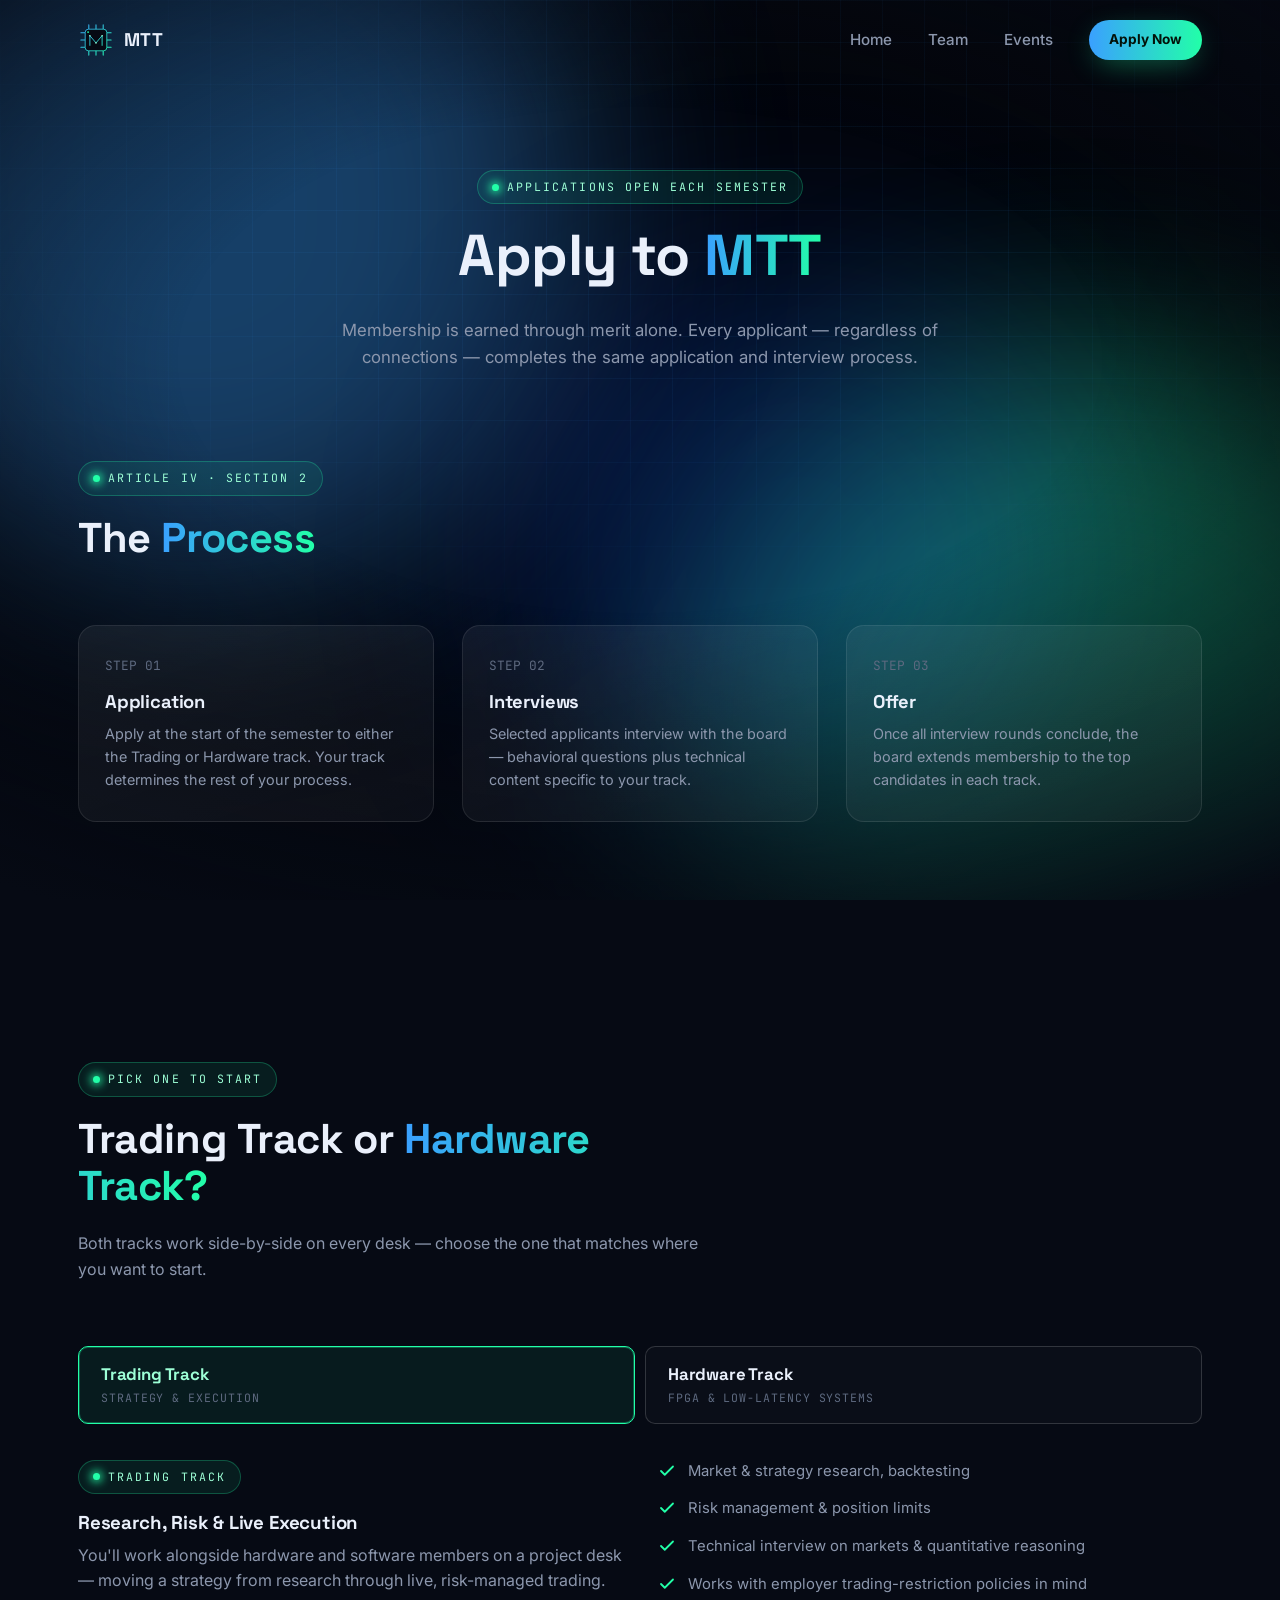
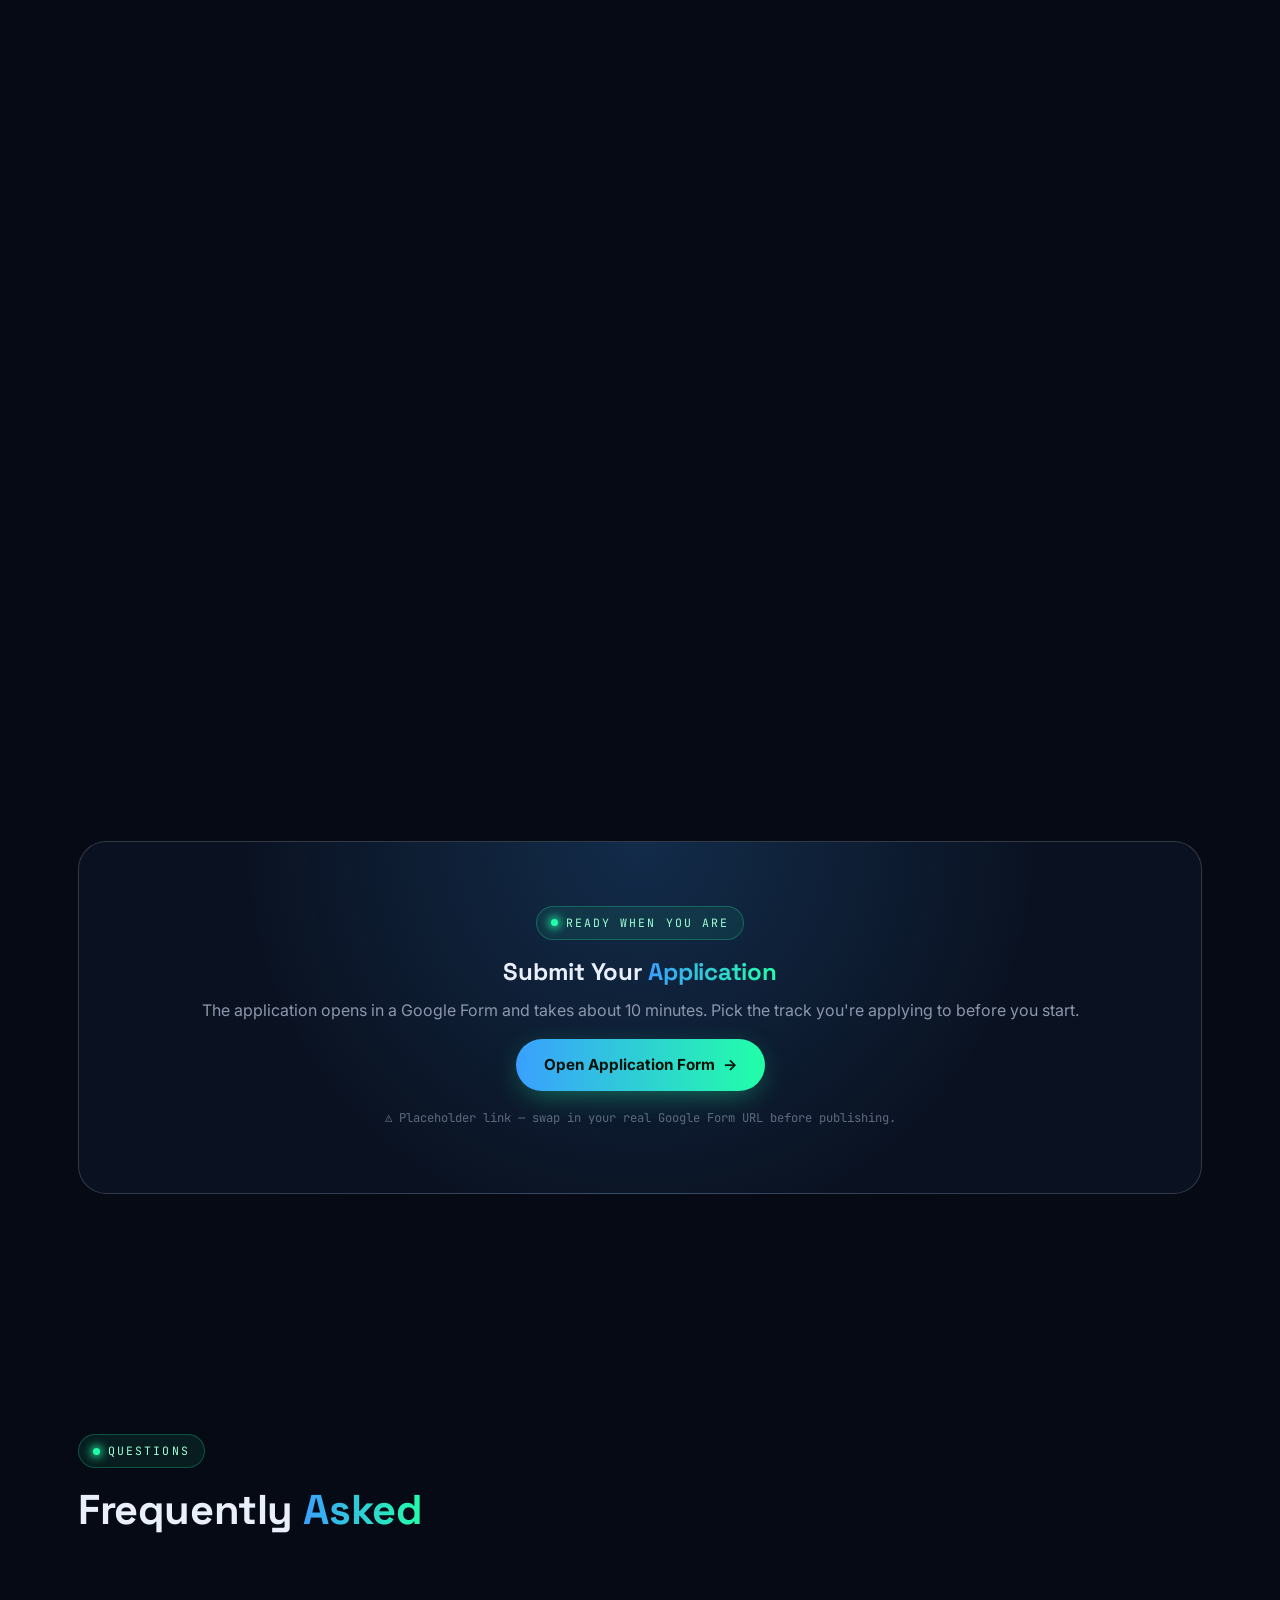
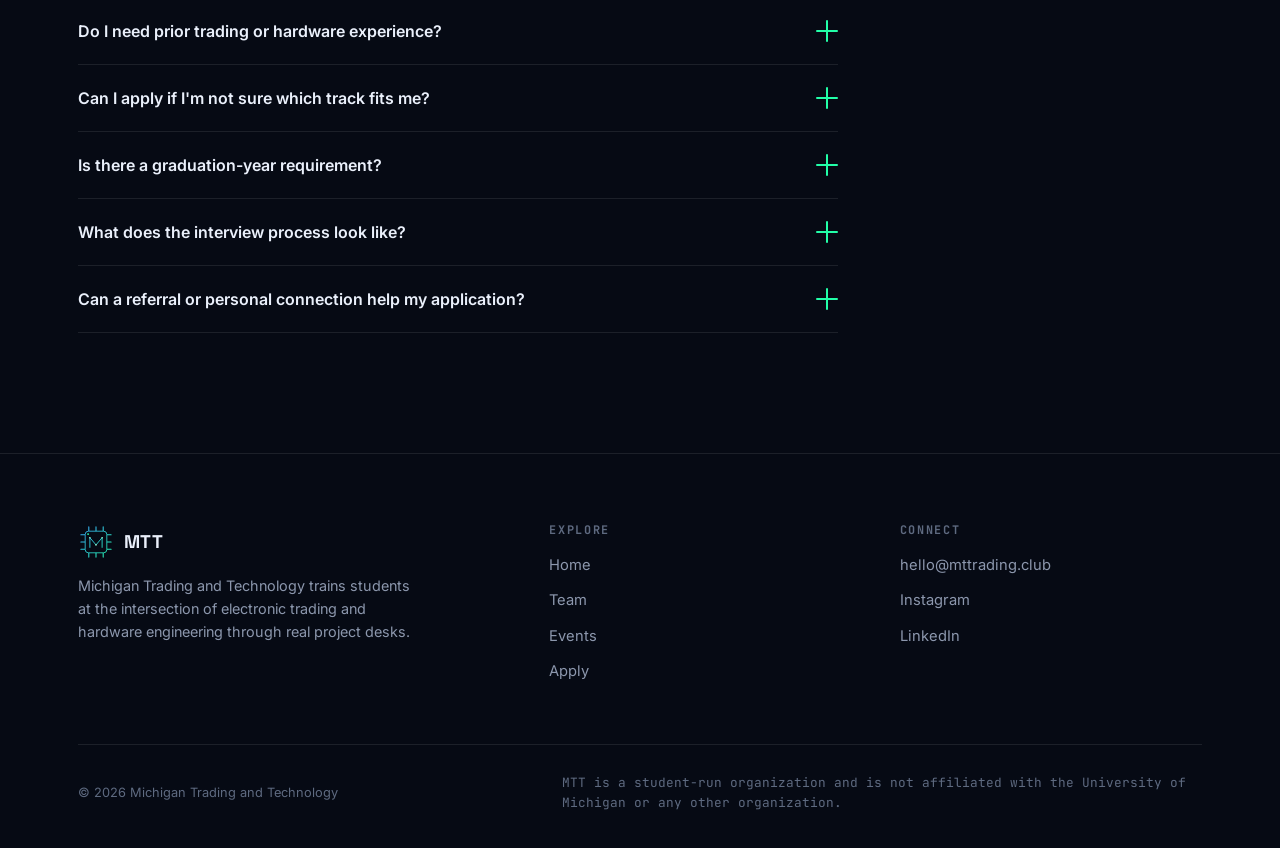
==== apply.html @ c0c0e3da "all" ====
<!DOCTYPE html>
<html lang="en">
<head>
<meta charset="UTF-8">
<meta name="viewport" content="width=device-width, initial-scale=1.0">
<title>Apply | Michigan Trading and Technology</title>
<meta name="description" content="Apply to Michigan Trading and Technology — choose the Trading or Hardware track and start the application process.">
<link rel="icon" type="image/svg+xml" href="assets/logo.svg">
<link rel="stylesheet" href="css/style.css">
</head>
<body>

<div class="aurora"><span class="b1"></span><span class="b2"></span><span class="b3"></span></div>
<div class="pcb-grid"></div>
<canvas id="binary-canvas"></canvas>
<div class="vignette"></div>
<div class="cursor-glow" id="cursorGlow"></div>
<div class="scroll-progress" id="scrollProgress"></div>

<header class="nav" id="nav">
  <div class="container nav-inner">
    <a href="index.html" class="brand">
      <svg class="logo-mark" viewBox="0 0 100 100" aria-hidden="true">
        <defs>
          <linearGradient id="mttLogoGrad" x1="0" y1="0" x2="100" y2="100" gradientUnits="userSpaceOnUse">
            <stop offset="0" stop-color="#3aa0ff"/><stop offset="1" stop-color="#22ffa8"/>
          </linearGradient>
        </defs>
        <g stroke="url(#mttLogoGrad)" stroke-width="3" stroke-linecap="round">
          <line x1="30" y1="8" x2="30" y2="20"/><line x1="50" y1="8" x2="50" y2="20"/><line x1="70" y1="8" x2="70" y2="20"/>
          <line x1="30" y1="80" x2="30" y2="92"/><line x1="50" y1="80" x2="50" y2="92"/><line x1="70" y1="80" x2="70" y2="92"/>
          <line x1="8" y1="30" x2="20" y2="30"/><line x1="8" y1="50" x2="20" y2="50"/><line x1="8" y1="70" x2="20" y2="70"/>
          <line x1="80" y1="30" x2="92" y2="30"/><line x1="80" y1="50" x2="92" y2="50"/><line x1="80" y1="70" x2="92" y2="70"/>
        </g>
        <rect x="20" y="20" width="60" height="60" rx="9" fill="#060a14" stroke="url(#mttLogoGrad)" stroke-width="2.4"/>
        <circle class="chip-pulse" cx="28" cy="28" r="2.6" fill="#22ffa8"/>
        <path d="M33 65 V38 L50 58 L67 38 V65" fill="none" stroke="url(#mttLogoGrad)" stroke-width="2.6" stroke-linecap="round" stroke-linejoin="round"/>
        <circle cx="33" cy="38" r="2.2" fill="#9dffd6"/><circle cx="67" cy="38" r="2.2" fill="#9dffd6"/><circle cx="50" cy="58" r="2.2" fill="#9dffd6"/>
      </svg>
      <span>MTT</span>
    </a>
    <nav class="nav-links" id="navLinks">
      <a href="index.html">Home</a>
      <a href="team.html">Team</a>
      <a href="events.html">Events</a>
      <a href="apply.html" class="btn btn-primary btn-sm">Apply Now</a>
    </nav>
    <button class="nav-toggle" id="navToggle" aria-label="Toggle menu"><span></span><span></span><span></span></button>
  </div>
</header>

<main>

  <section class="page-banner">
    <div class="container reveal">
      <span class="eyebrow">Applications Open Each Semester</span>
      <h1>Apply to <span class="grad-text">MTT</span></h1>
      <p class="lede">Membership is earned through merit alone. Every applicant — regardless of connections — completes the same application and interview process.</p>
    </div>
  </section>

  <!-- ============================ PROCESS ============================ -->
  <section style="padding-top:0;">
    <div class="container">
      <div class="section-head reveal">
        <span class="eyebrow">Article IV · Section 2</span>
        <h2>The <span class="grad-text">Process</span></h2>
      </div>
      <div class="steps">
        <div class="step-card reveal">
          <div class="step-index mono">STEP 01</div>
          <h3>Application</h3>
          <p>Apply at the start of the semester to either the Trading or Hardware track. Your track determines the rest of your process.</p>
        </div>
        <div class="step-card reveal reveal-delay-1">
          <div class="step-index mono">STEP 02</div>
          <h3>Interviews</h3>
          <p>Selected applicants interview with the board — behavioral questions plus technical content specific to your track.</p>
        </div>
        <div class="step-card reveal reveal-delay-2">
          <div class="step-index mono">STEP 03</div>
          <h3>Offer</h3>
          <p>Once all interview rounds conclude, the board extends membership to the top candidates in each track.</p>
        </div>
      </div>
    </div>
  </section>

  <!-- ============================ TRACKS ============================ -->
  <section>
    <div class="container">
      <div class="section-head reveal">
        <span class="eyebrow">Pick One to Start</span>
        <h2>Trading Track or <span class="grad-text">Hardware Track?</span></h2>
        <p>Both tracks work side-by-side on every desk — choose the one that matches where you want to start.</p>
      </div>

      <div class="track-tabs reveal">
        <button class="track-tab active" data-target="trackTrading">
          <h4>Trading Track</h4>
          <span>Strategy &amp; Execution</span>
        </button>
        <button class="track-tab" data-target="trackHardware">
          <h4>Hardware Track</h4>
          <span>FPGA &amp; Low-Latency Systems</span>
        </button>
      </div>

      <div class="track-panel active" id="trackTrading">
        <div>
          <span class="eyebrow">Trading Track</span>
          <h3>Research, Risk &amp; Live Execution</h3>
          <p>You'll work alongside hardware and software members on a project desk — moving a strategy from research through live, risk-managed trading.</p>
        </div>
        <ul class="panel-list">
          <li><svg viewBox="0 0 24 24" fill="none" stroke-width="2.4" stroke-linecap="round" stroke-linejoin="round"><polyline points="20 6 9 17 4 12"/></svg> Market &amp; strategy research, backtesting</li>
          <li><svg viewBox="0 0 24 24" fill="none" stroke-width="2.4" stroke-linecap="round" stroke-linejoin="round"><polyline points="20 6 9 17 4 12"/></svg> Risk management &amp; position limits</li>
          <li><svg viewBox="0 0 24 24" fill="none" stroke-width="2.4" stroke-linecap="round" stroke-linejoin="round"><polyline points="20 6 9 17 4 12"/></svg> Technical interview on markets &amp; quantitative reasoning</li>
          <li><svg viewBox="0 0 24 24" fill="none" stroke-width="2.4" stroke-linecap="round" stroke-linejoin="round"><polyline points="20 6 9 17 4 12"/></svg> Works with employer trading-restriction policies in mind</li>
        </ul>
      </div>

      <div class="track-panel" id="trackHardware">
        <div>
          <span class="eyebrow">Hardware Track</span>
          <h3>FPGAs, RTL &amp; Low-Latency Systems</h3>
          <p>You'll design and build the hardware-accelerated systems that get a desk's strategy to the exchange — faster.</p>
        </div>
        <ul class="panel-list">
          <li><svg viewBox="0 0 24 24" fill="none" stroke-width="2.4" stroke-linecap="round" stroke-linejoin="round"><polyline points="20 6 9 17 4 12"/></svg> FPGA &amp; RTL development (Verilog/VHDL)</li>
          <li><svg viewBox="0 0 24 24" fill="none" stroke-width="2.4" stroke-linecap="round" stroke-linejoin="round"><polyline points="20 6 9 17 4 12"/></svg> Low-latency systems &amp; hardware-accelerated execution</li>
          <li><svg viewBox="0 0 24 24" fill="none" stroke-width="2.4" stroke-linecap="round" stroke-linejoin="round"><polyline points="20 6 9 17 4 12"/></svg> Technical interview on digital logic, systems, and code</li>
          <li><svg viewBox="0 0 24 24" fill="none" stroke-width="2.4" stroke-linecap="round" stroke-linejoin="round"><polyline points="20 6 9 17 4 12"/></svg> Integrates hardware directly into live desk strategies</li>
        </ul>
      </div>
    </div>
  </section>

  <!-- ========================== ELIGIBILITY ========================== -->
  <section>
    <div class="container">
      <div class="section-head reveal">
        <span class="eyebrow">Article IV · Section 2</span>
        <h2>Who Can <span class="grad-text">Apply?</span></h2>
      </div>
      <div class="elig-grid">
        <div class="elig-item reveal">
          <svg viewBox="0 0 24 24" fill="none" stroke-width="2"><circle cx="12" cy="8" r="4"/><path d="M4 21c0-4 4-6 8-6s8 2 8 6"/></svg>
          <p>Any University of Michigan student — faculty and staff too. There's no graduation-year requirement.</p>
        </div>
        <div class="elig-item reveal reveal-delay-1">
          <svg viewBox="0 0 24 24" fill="none" stroke-width="2"><path d="M12 2 L20 6 V12 C20 17 16 21 12 22 C8 21 4 17 4 12 V6 Z"/></svg>
          <p>Merit alone decides admission. No member or officer may grant, promise, or guarantee a spot.</p>
        </div>
        <div class="elig-item reveal reveal-delay-2">
          <svg viewBox="0 0 24 24" fill="none" stroke-width="2"><rect x="3" y="4" width="18" height="18" rx="2"/><line x1="16" y1="2" x2="16" y2="6"/><line x1="8" y1="2" x2="8" y2="6"/><line x1="3" y1="10" x2="21" y2="10"/></svg>
          <p>Recruiting runs at the start of every semester — applications, then interviews, for both tracks.</p>
        </div>
        <div class="elig-item reveal reveal-delay-3">
          <svg viewBox="0 0 24 24" fill="none" stroke-width="2"><path d="M22 11.08V12a10 10 0 11-5.93-9.14"/><polyline points="22 4 12 14.01 9 11.01"/></svg>
          <p>No stage of the process can be bypassed — every applicant completes the full application and interviews.</p>
        </div>
      </div>
    </div>
  </section>

  <!-- ============================ APPLY CTA ============================ -->
  <section>
    <div class="container">
      <div class="apply-card reveal">
        <span class="eyebrow">Ready When You Are</span>
        <h2>Submit Your <span class="grad-text">Application</span></h2>
        <p>The application opens in a Google Form and takes about 10 minutes. Pick the track you're applying to before you start.</p>
        <a href="https://forms.gle/REPLACE-WITH-YOUR-GOOGLE-FORM-LINK" target="_blank" rel="noopener" class="btn btn-primary">
          Open Application Form <span class="arrow">→</span>
        </a>
        <div class="form-note">⚠ Placeholder link — swap in your real Google Form URL before publishing.</div>
      </div>
    </div>
  </section>

  <!-- ============================== FAQ ============================== -->
  <section>
    <div class="container">
      <div class="section-head reveal">
        <span class="eyebrow">Questions</span>
        <h2>Frequently <span class="grad-text">Asked</span></h2>
      </div>
      <div class="reveal" style="max-width:760px;">
        <div class="faq-item">
          <button class="faq-q">Do I need prior trading or hardware experience?<span class="plus"></span></button>
          <div class="faq-a"><p>No — the application and interviews are designed to evaluate potential and fundamentals on your chosen track, not prior credentials.</p></div>
        </div>
        <div class="faq-item">
          <button class="faq-q">Can I apply if I'm not sure which track fits me?<span class="plus"></span></button>
          <div class="faq-a"><p>Pick the track that interests you most for your application and interview — the Trading and Hardware tracks work side-by-side on every desk either way.</p></div>
        </div>
        <div class="faq-item">
          <button class="faq-q">Is there a graduation-year requirement?<span class="plus"></span></button>
          <div class="faq-a"><p>No. All University of Michigan students are welcome to apply, regardless of what year they are.</p></div>
        </div>
        <div class="faq-item">
          <button class="faq-q">What does the interview process look like?<span class="plus"></span></button>
          <div class="faq-a"><p>Interviews combine behavioral questions with technical content specific to your track, conducted by the board after the application deadline.</p></div>
        </div>
        <div class="faq-item">
          <button class="faq-q">Can a referral or personal connection help my application?<span class="plus"></span></button>
          <div class="faq-a"><p>No. Referrals and recommendations may be noted but carry no weight — every applicant is evaluated on merit alone, and board members with a close relationship to an applicant must recuse themselves.</p></div>
        </div>
      </div>
    </div>
  </section>

</main>

<footer class="footer">
  <div class="container">
    <div class="footer-top">
      <div class="footer-brand">
        <a href="index.html" class="brand">
          <svg class="logo-mark" viewBox="0 0 100 100" aria-hidden="true">
            <g stroke="url(#mttLogoGrad)" stroke-width="3" stroke-linecap="round">
              <line x1="30" y1="8" x2="30" y2="20"/><line x1="50" y1="8" x2="50" y2="20"/><line x1="70" y1="8" x2="70" y2="20"/>
              <line x1="30" y1="80" x2="30" y2="92"/><line x1="50" y1="80" x2="50" y2="92"/><line x1="70" y1="80" x2="70" y2="92"/>
              <line x1="8" y1="30" x2="20" y2="30"/><line x1="8" y1="50" x2="20" y2="50"/><line x1="8" y1="70" x2="20" y2="70"/>
              <line x1="80" y1="30" x2="92" y2="30"/><line x1="80" y1="50" x2="92" y2="50"/><line x1="80" y1="70" x2="92" y2="70"/>
            </g>
            <rect x="20" y="20" width="60" height="60" rx="9" fill="#060a14" stroke="url(#mttLogoGrad)" stroke-width="2.4"/>
            <circle cx="28" cy="28" r="2.6" fill="#22ffa8"/>
            <path d="M33 65 V38 L50 58 L67 38 V65" fill="none" stroke="url(#mttLogoGrad)" stroke-width="2.6" stroke-linecap="round" stroke-linejoin="round"/>
            <circle cx="33" cy="38" r="2.2" fill="#9dffd6"/><circle cx="67" cy="38" r="2.2" fill="#9dffd6"/><circle cx="50" cy="58" r="2.2" fill="#9dffd6"/>
          </svg>
          <span>MTT</span>
        </a>
        <p>Michigan Trading and Technology trains students at the intersection of electronic trading and hardware engineering through real project desks.</p>
      </div>
      <div class="footer-col">
        <h4>Explore</h4>
        <a href="index.html">Home</a>
        <a href="team.html">Team</a>
        <a href="events.html">Events</a>
        <a href="apply.html">Apply</a>
      </div>
      <div class="footer-col">
        <h4>Connect</h4>
        <a href="mailto:hello@mttrading.club">hello@mttrading.club</a>
        <a href="#">Instagram</a>
        <a href="#">LinkedIn</a>
      </div>
    </div>
    <div class="footer-bottom">
      <span>© <span data-year></span> Michigan Trading and Technology</span>
      <span class="disclaimer mono">MTT is a student-run organization and is not affiliated with the University of Michigan or any other organization.</span>
    </div>
  </div>
</footer>

<script src="js/main.js"></script>
</body>
</html>
---- css/style.css ----
/* ==========================================================================
   Michigan Trading and Technology — Core Stylesheet
   Dark / blue+green / FPGA-circuit themed design system
   ========================================================================== */

@import url('https://fonts.googleapis.com/css2?family=Space+Grotesk:wght@400;500;600;700&family=Inter:wght@400;500;600;700;800&family=JetBrains+Mono:wght@400;500;700&display=swap');

:root{
  --void:#03050a;
  --bg:#060a14;
  --bg-elevated:#0a1222;
  --panel:rgba(255,255,255,0.035);
  --panel-strong:rgba(255,255,255,0.06);
  --border:rgba(255,255,255,0.09);
  --border-strong:rgba(255,255,255,0.16);

  --blue:#3aa0ff;
  --blue-bright:#7ad7ff;
  --blue-dim:#1b3a66;
  --green:#22ffa8;
  --green-bright:#9dffd6;
  --green-dim:#0f5c43;

  --text:#eaf0fb;
  --muted:#8c97ad;
  --muted-2:#5e6a80;

  --grad-line:linear-gradient(90deg,var(--blue),var(--green));
  --grad-line-soft:linear-gradient(90deg,rgba(58,160,255,.5),rgba(34,255,168,.5));

  --radius:18px;
  --radius-sm:10px;
  --shadow-glow:0 0 60px -15px rgba(58,160,255,.35);
  --ease:cubic-bezier(.16,.84,.44,1);
}

*,*::before,*::after{ box-sizing:border-box; }
html{ scroll-behavior:smooth; }
@media (prefers-reduced-motion: reduce){
  html{ scroll-behavior:auto; }
  *,*::before,*::after{ animation-duration:.001ms !important; animation-iteration-count:1 !important; transition-duration:.001ms !important; scroll-behavior:auto !important; }
}

body{
  margin:0;
  background:var(--bg);
  color:var(--text);
  font-family:'Inter',system-ui,sans-serif;
  line-height:1.6;
  overflow-x:hidden;
  -webkit-font-smoothing:antialiased;
}

h1,h2,h3,h4{
  font-family:'Space Grotesk',sans-serif;
  line-height:1.15;
  margin:0 0 .5em;
  letter-spacing:-.01em;
}

p{ margin:0 0 1em; color:var(--muted); }
a{ color:inherit; text-decoration:none; }
img,svg{ display:block; max-width:100%; }
ul{ margin:0; padding:0; list-style:none; }
button{ font-family:inherit; cursor:pointer; }
.mono{ font-family:'JetBrains Mono',monospace; }

.container{
  width:100%;
  max-width:1180px;
  margin:0 auto;
  padding:0 28px;
}

.grad-text{
  background:var(--grad-line);
  -webkit-background-clip:text;
  background-clip:text;
  color:transparent;
}

.eyebrow{
  display:inline-flex;
  align-items:center;
  gap:8px;
  font-family:'JetBrains Mono',monospace;
  font-size:.72rem;
  letter-spacing:.18em;
  text-transform:uppercase;
  color:var(--green-bright);
  background:rgba(34,255,168,.08);
  border:1px solid rgba(34,255,168,.25);
  padding:7px 14px;
  border-radius:999px;
  margin-bottom:18px;
}
.eyebrow::before{
  content:'';
  width:7px; height:7px; border-radius:50%;
  background:var(--green);
  box-shadow:0 0 10px 2px var(--green);
  animation:pulse-dot 1.8s ease-in-out infinite;
}
@keyframes pulse-dot{ 0%,100%{opacity:1;transform:scale(1);} 50%{opacity:.4;transform:scale(.7);} }

/* ---------------------------------------------------------------------- */
/* Fixed background layers (shared across all pages)                      */
/* ---------------------------------------------------------------------- */
.aurora{ position:fixed; inset:0; z-index:-4; overflow:hidden; background:var(--void); }
.aurora span{
  position:absolute;
  width:60vw; height:60vw;
  border-radius:50%;
  filter:blur(110px);
  opacity:.38;
  will-change:transform;
}
.aurora .b1{ background:var(--blue); top:-20%; left:-15%; animation:drift1 26s ease-in-out infinite; }
.aurora .b2{ background:var(--green); bottom:-25%; right:-15%; animation:drift2 32s ease-in-out infinite; }
.aurora .b3{ background:#1550ff; top:30%; left:40%; width:45vw; height:45vw; opacity:.22; animation:drift3 38s ease-in-out infinite; }

@keyframes drift1{
  0%,100%{ transform:translate(0,0) scale(1); }
  50%{ transform:translate(12vw,10vh) scale(1.2); }
}
@keyframes drift2{
  0%,100%{ transform:translate(0,0) scale(1); }
  50%{ transform:translate(-10vw,-12vh) scale(1.15); }
}
@keyframes drift3{
  0%,100%{ transform:translate(-8vw,6vh) scale(1); }
  50%{ transform:translate(8vw,-10vh) scale(1.3); }
}

.pcb-grid{
  position:fixed; inset:0; z-index:-3; pointer-events:none;
  background-image:
    linear-gradient(rgba(58,160,255,.06) 1px, transparent 1px),
    linear-gradient(90deg, rgba(58,160,255,.06) 1px, transparent 1px);
  background-size:42px 42px;
  mask-image:radial-gradient(ellipse 80% 60% at 50% 20%, #000 40%, transparent 85%);
}

#binary-canvas{ position:fixed; inset:0; z-index:-2; pointer-events:none; opacity:.5; mix-blend-mode:screen; }

.vignette{
  position:fixed; inset:0; z-index:-1; pointer-events:none;
  background:radial-gradient(ellipse 90% 70% at 50% 40%, transparent 40%, var(--bg) 100%);
}

.cursor-glow{
  position:fixed; top:0; left:0; z-index:3; pointer-events:none;
  width:420px; height:420px; margin:-210px 0 0 -210px;
  border-radius:50%;
  background:radial-gradient(circle, rgba(58,160,255,.10) 0%, rgba(34,255,168,.05) 45%, transparent 70%);
  transform:translate(-9999px,-9999px);
  transition:opacity .3s;
}
@media (hover:none){ .cursor-glow{ display:none; } }

.scroll-progress{
  position:fixed; top:0; left:0; height:3px; width:0%;
  background:var(--grad-line); z-index:200;
  box-shadow:0 0 12px rgba(34,255,168,.6);
  transition:width .08s linear;
}

/* ---------------------------------------------------------------------- */
/* Navigation                                                              */
/* ---------------------------------------------------------------------- */
.nav{
  position:fixed; top:0; left:0; right:0; z-index:100;
  padding:20px 0;
  transition:all .35s var(--ease);
  border-bottom:1px solid transparent;
}
.nav.scrolled{
  padding:12px 0;
  background:rgba(6,10,20,.72);
  backdrop-filter:blur(16px) saturate(140%);
  -webkit-backdrop-filter:blur(16px) saturate(140%);
  border-bottom:1px solid var(--border);
}
.nav-inner{ display:flex; align-items:center; justify-content:space-between; }

.brand{ display:flex; align-items:center; gap:10px; font-family:'Space Grotesk',sans-serif; font-weight:700; font-size:1.15rem; letter-spacing:.02em; }
.brand .logo-mark{ width:36px; height:36px; flex:0 0 auto; }
.brand .logo-mark .chip-pulse{ animation:chip-glow 2.6s ease-in-out infinite; }
@keyframes chip-glow{
  0%,100%{ opacity:1; }
  50%{ opacity:.35; }
}
.brand span{ color:var(--text); }
.brand span em{ font-style:normal; color:var(--green-bright); }

.nav-links{ display:flex; align-items:center; gap:36px; }
.nav-links a:not(.btn){
  position:relative; font-size:.95rem; font-weight:500; color:var(--muted);
  transition:color .25s;
}
.nav-links a:not(.btn)::after{
  content:''; position:absolute; left:0; bottom:-6px; width:0; height:2px;
  background:var(--grad-line); transition:width .3s var(--ease);
}
.nav-links a:not(.btn):hover{ color:var(--text); }
.nav-links a:not(.btn):hover::after,
.nav-links a.active::after{ width:100%; }
.nav-links a.active{ color:var(--text); }

.nav-toggle{ display:none; flex-direction:column; gap:5px; background:none; border:none; padding:8px; z-index:101; }
.nav-toggle span{ width:24px; height:2px; background:var(--text); border-radius:2px; transition:all .3s var(--ease); }
.nav-toggle.open span:nth-child(1){ transform:translateY(7px) rotate(45deg); }
.nav-toggle.open span:nth-child(2){ opacity:0; }
.nav-toggle.open span:nth-child(3){ transform:translateY(-7px) rotate(-45deg); }

/* ---------------------------------------------------------------------- */
/* Buttons                                                                 */
/* ---------------------------------------------------------------------- */
.btn{
  position:relative; display:inline-flex; align-items:center; justify-content:center; gap:8px;
  padding:14px 28px; border-radius:999px; font-weight:600; font-size:.95rem;
  border:1px solid var(--border-strong); overflow:hidden; isolation:isolate;
  transition:transform .3s var(--ease), box-shadow .3s var(--ease), border-color .3s;
  white-space:nowrap;
}
.btn:active{ transform:scale(.97); }
.btn-primary{
  background:var(--grad-line); color:#031209; border:none; font-weight:700;
  box-shadow:0 8px 30px -8px rgba(34,255,168,.45);
}
.btn-primary:hover{ transform:translateY(-2px); box-shadow:0 14px 36px -8px rgba(34,255,168,.6); }
.btn-ghost{ background:rgba(255,255,255,.02); color:var(--text); }
.btn-ghost:hover{ border-color:var(--blue); background:rgba(58,160,255,.08); transform:translateY(-2px); }
.btn-sm{ padding:9px 20px; font-size:.85rem; }
.btn-block{ width:100%; }
.btn .arrow{ transition:transform .3s var(--ease); }
.btn:hover .arrow{ transform:translateX(4px); }

/* ---------------------------------------------------------------------- */
/* Hero                                                                    */
/* ---------------------------------------------------------------------- */
.hero{
  position:relative; min-height:100vh; display:flex; align-items:center;
  padding:150px 0 90px; overflow:hidden;
}
#hero3d{ position:absolute; inset:0; z-index:0; opacity:0; transition:opacity 1.4s ease; }
#hero3d.loaded{ opacity:1; }
.hero-content{ position:relative; z-index:2; max-width:760px; }
.hero h1{ font-size:clamp(2.6rem,6vw,4.6rem); margin-bottom:.35em; }
.hero .lede{ font-size:1.15rem; max-width:560px; margin-bottom:2.2em; }
.hero-actions{ display:flex; gap:16px; flex-wrap:wrap; margin-bottom:3em; }

.scroll-cue{
  position:absolute; bottom:28px; left:50%; transform:translateX(-50%);
  display:flex; flex-direction:column; align-items:center; gap:8px;
  color:var(--muted-2); font-family:'JetBrains Mono',monospace; font-size:.68rem; letter-spacing:.2em;
  z-index:2;
}
.scroll-cue .line{ width:1px; height:36px; background:linear-gradient(var(--green),transparent); animation:scroll-cue-move 1.8s ease-in-out infinite; }
@keyframes scroll-cue-move{ 0%{ transform:scaleY(0); transform-origin:top;} 50%{ transform:scaleY(1); transform-origin:top;} 51%{transform-origin:bottom;} 100%{ transform:scaleY(0); transform-origin:bottom;} }

/* ---------------------------------------------------------------------- */
/* Ticker                                                                  */
/* ---------------------------------------------------------------------- */
.ticker{
  position:relative; z-index:2;
  border-top:1px solid var(--border); border-bottom:1px solid var(--border);
  background:rgba(255,255,255,.015);
  overflow:hidden; white-space:nowrap; padding:14px 0;
}
.ticker-track{ display:inline-flex; gap:48px; animation:ticker-scroll 42s linear infinite; }
@keyframes ticker-scroll{ from{ transform:translateX(0); } to{ transform:translateX(-50%); } }
.ticker-item{ display:inline-flex; align-items:center; gap:10px; font-family:'JetBrains Mono',monospace; font-size:.85rem; color:var(--muted); letter-spacing:.02em; }
.ticker-item b{ color:var(--text); font-weight:600; }
.ticker-item.up{ color:var(--green-bright); }
.ticker-item.down{ color:var(--blue-bright); }
.ticker-item .dot{ opacity:.3; }

/* ---------------------------------------------------------------------- */
/* Sections / generic                                                      */
/* ---------------------------------------------------------------------- */
section{ position:relative; z-index:1; padding:120px 0; }
.section-head{ max-width:640px; margin-bottom:64px; }
.section-head.center{ margin-left:auto; margin-right:auto; text-align:center; }
.section-head h2{ font-size:clamp(1.8rem,3.4vw,2.6rem); }

.page-banner{
  position:relative; z-index:1; padding:170px 0 90px; text-align:center;
}
.page-banner h1{ font-size:clamp(2.2rem,5vw,3.6rem); }
.page-banner .lede{ max-width:600px; margin:0 auto; font-size:1.05rem; }

.reveal{ opacity:0; transform:translateY(34px); transition:opacity .8s var(--ease), transform .8s var(--ease); }
.reveal.is-visible{ opacity:1; transform:translateY(0); }
.reveal-delay-1.is-visible{ transition-delay:.08s; }
.reveal-delay-2.is-visible{ transition-delay:.16s; }
.reveal-delay-3.is-visible{ transition-delay:.24s; }
.reveal-delay-4.is-visible{ transition-delay:.32s; }

/* ---------------------------------------------------------------------- */
/* Mission                                                                 */
/* ---------------------------------------------------------------------- */
.mission{ display:grid; grid-template-columns:1.1fr .9fr; gap:60px; align-items:center; }
.mission blockquote{ font-size:clamp(1.3rem,2.4vw,1.7rem); font-family:'Space Grotesk',sans-serif; color:var(--text); font-weight:500; margin:0 0 22px; line-height:1.45; }
.mission blockquote::before{ content:'“'; color:var(--green); }
.mission blockquote::after{ content:'”'; color:var(--blue); }
.mission .cite{ font-family:'JetBrains Mono',monospace; font-size:.78rem; color:var(--muted-2); letter-spacing:.08em; text-transform:uppercase; }
.chart-card{
  position:relative; border:1px solid var(--border); border-radius:var(--radius);
  background:linear-gradient(160deg,var(--panel),transparent);
  padding:26px; backdrop-filter:blur(6px);
}
.chart-card .chart-top{ display:flex; justify-content:space-between; align-items:baseline; margin-bottom:14px; }
.chart-card .chart-top b{ font-family:'JetBrains Mono',monospace; letter-spacing:.06em; color:var(--muted); font-size:.78rem; }
.chart-card .chart-top span{ color:var(--green-bright); font-family:'JetBrains Mono',monospace; font-weight:700; }
.chart-line{ width:100%; height:auto; }
.chart-line path.area{ fill:url(#chartFill); }
.chart-line path.line{
  fill:none; stroke:url(#chartStroke); stroke-width:2.4;
  stroke-dasharray:900; stroke-dashoffset:900;
  transition:stroke-dashoffset 2s var(--ease);
}
.chart-card.is-visible .chart-line path.line{ stroke-dashoffset:0; }

/* ---------------------------------------------------------------------- */
/* Pipeline / stepper                                                      */
/* ---------------------------------------------------------------------- */
.pipeline{ position:relative; }
.pipeline-track{ display:grid; grid-template-columns:repeat(3,1fr); gap:28px; position:relative; }
.pipeline-track::before{
  content:''; position:absolute; top:28px; left:8%; right:8%; height:1px;
  background:linear-gradient(90deg,var(--blue-dim),var(--green-dim),var(--blue-dim));
}
.pipe-step{ position:relative; padding:0 10px; }
.pipe-step .num{
  width:56px; height:56px; border-radius:50%; margin-bottom:22px;
  display:flex; align-items:center; justify-content:center;
  font-family:'JetBrains Mono',monospace; font-weight:700; font-size:1rem;
  background:var(--bg-elevated); border:1px solid var(--border-strong);
  color:var(--green-bright); position:relative; z-index:1;
  box-shadow:0 0 0 6px var(--bg);
}
.pipe-step h3{ font-size:1.15rem; margin-bottom:8px; }
.pipe-step p{ font-size:.92rem; margin-bottom:0; }

/* ---------------------------------------------------------------------- */
/* Cards / tilt                                                            */
/* ---------------------------------------------------------------------- */
.grid-2{ display:grid; grid-template-columns:repeat(2,1fr); gap:28px; }
.grid-3{ display:grid; grid-template-columns:repeat(3,1fr); gap:28px; }
.grid-4{ display:grid; grid-template-columns:repeat(4,1fr); gap:24px; }

.tilt{ perspective:1000px; }
.tilt-inner{ transition:transform .25s var(--ease); transform-style:preserve-3d; will-change:transform; }

.card{
  position:relative; border-radius:var(--radius); border:1px solid var(--border);
  background:linear-gradient(160deg,var(--panel-strong),var(--panel) 60%);
  padding:34px 28px; height:100%; transition:border-color .3s,box-shadow .3s;
}
.card:hover{ border-color:var(--border-strong); box-shadow:0 20px 50px -24px rgba(58,160,255,.5); }
.card .icon{
  width:48px; height:48px; border-radius:12px; margin-bottom:22px;
  display:flex; align-items:center; justify-content:center;
  background:rgba(58,160,255,.1); border:1px solid rgba(58,160,255,.25);
}
.card .icon svg{ width:24px; height:24px; stroke:var(--blue-bright); }
.card.green .icon{ background:rgba(34,255,168,.08); border-color:rgba(34,255,168,.25); }
.card.green .icon svg{ stroke:var(--green-bright); }
.card h3{ font-size:1.2rem; margin-bottom:10px; }
.card p{ font-size:.93rem; margin-bottom:0; }
.card .tag-row{ display:flex; gap:8px; flex-wrap:wrap; margin-top:18px; }
.tagpill{
  font-family:'JetBrains Mono',monospace; font-size:.68rem; letter-spacing:.05em;
  padding:5px 10px; border-radius:999px; border:1px solid var(--border-strong); color:var(--muted);
}

.track-card{ display:flex; flex-direction:column; gap:18px; }
.track-card .track-label{ font-family:'JetBrains Mono',monospace; font-size:.72rem; letter-spacing:.14em; text-transform:uppercase; }
.track-card.trading .track-label{ color:var(--green-bright); }
.track-card.hardware .track-label{ color:var(--blue-bright); }
.track-card ul{ display:flex; flex-direction:column; gap:10px; margin-top:6px; }
.track-card li{ display:flex; gap:10px; font-size:.92rem; color:var(--muted); align-items:flex-start; }
.track-card li svg{ flex:0 0 auto; width:16px; height:16px; margin-top:3px; stroke:var(--green); }

/* ---------------------------------------------------------------------- */
/* Stat strip                                                              */
/* ---------------------------------------------------------------------- */
.stat-strip{
  display:grid; grid-template-columns:repeat(4,1fr); gap:24px;
  border-top:1px solid var(--border); border-bottom:1px solid var(--border);
  padding:48px 0;
}
.stat{ text-align:center; }
.stat .num{ font-family:'Space Grotesk',sans-serif; font-size:clamp(1.8rem,3vw,2.4rem); font-weight:700; }
.stat .label{ font-family:'JetBrains Mono',monospace; font-size:.72rem; letter-spacing:.1em; text-transform:uppercase; color:var(--muted-2); margin-top:6px; }

/* ---------------------------------------------------------------------- */
/* CTA banner                                                              */
/* ---------------------------------------------------------------------- */
.cta-banner{
  position:relative; border-radius:28px; overflow:hidden;
  padding:72px 48px; text-align:center;
  border:1px solid var(--border-strong);
  background:
    radial-gradient(circle at 20% 20%, rgba(58,160,255,.18), transparent 55%),
    radial-gradient(circle at 80% 80%, rgba(34,255,168,.16), transparent 55%),
    var(--bg-elevated);
}
.cta-banner h2{ font-size:clamp(1.8rem,3.6vw,2.6rem); max-width:680px; margin:0 auto .5em; }
.cta-banner p{ max-width:520px; margin:0 auto 2em; }
.cta-banner .hero-actions{ justify-content:center; margin-bottom:0; }

/* ---------------------------------------------------------------------- */
/* Footer                                                                  */
/* ---------------------------------------------------------------------- */
.footer{ position:relative; z-index:1; border-top:1px solid var(--border); padding:70px 0 34px; }
.footer-top{ display:grid; grid-template-columns:1.4fr 1fr 1fr; gap:48px; margin-bottom:48px; }
.footer-brand .brand{ margin-bottom:14px; }
.footer-brand p{ max-width:340px; font-size:.9rem; }
.footer-col h4{ font-family:'JetBrains Mono',monospace; font-size:.74rem; letter-spacing:.14em; text-transform:uppercase; color:var(--muted-2); margin-bottom:16px; }
.footer-col a{ display:block; color:var(--muted); font-size:.92rem; margin-bottom:12px; transition:color .25s; }
.footer-col a:hover{ color:var(--green-bright); }
.footer-bottom{ display:flex; justify-content:space-between; align-items:center; flex-wrap:wrap; gap:14px; padding-top:28px; border-top:1px solid var(--border); font-size:.8rem; color:var(--muted-2); }
.footer-bottom .disclaimer{ max-width:640px; }

/* ==========================================================================
   Page: Team
   ========================================================================== */
.partner-grid{ display:grid; grid-template-columns:repeat(3,1fr); gap:28px; }
.partner-card{
  border-radius:var(--radius); border:1px solid var(--border-strong); padding:34px 28px;
  background:linear-gradient(160deg,rgba(34,255,168,.07),rgba(58,160,255,.05) 70%);
  text-align:center; position:relative;
}
.partner-card .avatar{
  width:78px; height:78px; border-radius:50%; margin:0 auto 18px;
  display:flex; align-items:center; justify-content:center;
  background:var(--bg-elevated); border:1px solid var(--border-strong);
  font-family:'Space Grotesk',sans-serif; font-weight:700; font-size:1.3rem;
  color:var(--muted); position:relative;
}
.partner-card .avatar::after{
  content:''; position:absolute; inset:-1px; border-radius:50%;
  background:conic-gradient(var(--blue),var(--green),var(--blue)); z-index:-1;
  animation:spin 6s linear infinite; padding:1px; -webkit-mask:linear-gradient(#000,#000) content-box,linear-gradient(#000,#000); opacity:.8;
}
@keyframes spin{ to{ transform:rotate(360deg); } }
.partner-card .role{ font-family:'JetBrains Mono',monospace; font-size:.7rem; letter-spacing:.1em; text-transform:uppercase; color:var(--green-bright); margin-bottom:6px; }
.partner-card .name{ color:var(--muted); font-style:italic; font-size:.92rem; margin-bottom:12px; }
.partner-card p{ font-size:.88rem; }

.flip-card{ perspective:1400px; height:300px; }
.flip-inner{
  position:relative; width:100%; height:100%; transition:transform .7s var(--ease);
  transform-style:preserve-3d;
}
.flip-card:hover .flip-inner,
.flip-card.flipped .flip-inner{ transform:rotateY(180deg); }
.flip-face{
  position:absolute; inset:0; backface-visibility:hidden; border-radius:var(--radius);
  border:1px solid var(--border); padding:28px; display:flex; flex-direction:column;
}
.flip-front{ background:linear-gradient(160deg,var(--panel-strong),var(--panel)); justify-content:space-between; }
.flip-back{
  transform:rotateY(180deg); background:var(--bg-elevated); justify-content:center;
  border-color:var(--border-strong);
}
.flip-back p{ font-size:.85rem; margin-bottom:0; }
.flip-front .badge{ font-family:'JetBrains Mono',monospace; font-size:.68rem; letter-spacing:.1em; color:var(--muted-2); }
.flip-front h3{ font-size:1.25rem; }
.flip-front .flip-hint{ display:flex; align-items:center; gap:6px; font-size:.78rem; color:var(--muted-2); margin-top:auto; }

.board-grid{ display:grid; grid-template-columns:repeat(3,1fr); gap:28px; }

.desk-role{ display:flex; gap:18px; align-items:flex-start; padding:22px 0; border-bottom:1px solid var(--border); }
.desk-role:last-child{ border-bottom:none; }
.desk-role .badge-num{
  flex:0 0 auto; width:38px; height:38px; border-radius:10px; display:flex; align-items:center; justify-content:center;
  background:rgba(58,160,255,.1); border:1px solid rgba(58,160,255,.25); color:var(--blue-bright);
  font-family:'JetBrains Mono',monospace; font-weight:700; font-size:.85rem;
}
.desk-role h4{ margin:0 0 4px; font-size:1.02rem; }
.desk-role p{ font-size:.9rem; margin:0; }

/* ==========================================================================
   Page: Events
   ========================================================================== */
.filter-row{ display:flex; gap:10px; flex-wrap:wrap; margin-bottom:48px; }
.filter-btn{
  padding:9px 18px; border-radius:999px; border:1px solid var(--border-strong);
  background:transparent; color:var(--muted); font-size:.85rem; font-weight:500;
  transition:all .25s var(--ease);
}
.filter-btn:hover{ color:var(--text); border-color:var(--blue); }
.filter-btn.active{ background:var(--grad-line); color:#031209; border-color:transparent; font-weight:700; }

.events-grid{ display:grid; grid-template-columns:repeat(2,1fr); gap:24px; }
.event-card{
  border-radius:var(--radius); border:1px solid var(--border); padding:28px;
  background:linear-gradient(160deg,var(--panel-strong),var(--panel));
  transition:opacity .35s, transform .35s;
}
.event-card.hidden{ display:none; }
.event-card .tag{
  display:inline-block; font-family:'JetBrains Mono',monospace; font-size:.68rem; letter-spacing:.08em; text-transform:uppercase;
  padding:5px 11px; border-radius:999px; margin-bottom:16px;
}
.event-card .tag.c-general{ background:rgba(58,160,255,.12); color:var(--blue-bright); border:1px solid rgba(58,160,255,.3); }
.event-card .tag.c-recruiting{ background:rgba(34,255,168,.12); color:var(--green-bright); border:1px solid rgba(34,255,168,.3); }
.event-card .tag.c-dev{ background:rgba(255,255,255,.08); color:var(--text); border:1px solid var(--border-strong); }
.event-card .tag.c-firm{ background:rgba(255,186,73,.12); color:#ffce84; border:1px solid rgba(255,186,73,.3); }
.event-card .tag.c-social{ background:rgba(255,97,210,.1); color:#ff9fe3; border:1px solid rgba(255,97,210,.28); }
.event-card h3{ font-size:1.2rem; margin-bottom:10px; }
.event-card .meta{ display:flex; flex-direction:column; gap:6px; margin-bottom:14px; font-family:'JetBrains Mono',monospace; font-size:.78rem; color:var(--muted-2); }
.event-card .meta span{ display:flex; align-items:center; gap:8px; }
.event-card .meta svg{ width:14px; height:14px; stroke:var(--muted-2); }
.event-card p{ font-size:.9rem; margin-bottom:0; }

.recurring-block{
  display:grid; grid-template-columns:repeat(2,1fr); gap:24px;
}
.recurring-card{
  border-radius:var(--radius); border:1px dashed var(--border-strong); padding:28px;
  background:rgba(255,255,255,.015);
}
.recurring-card .when{ font-family:'JetBrains Mono',monospace; color:var(--green-bright); font-size:.95rem; margin-bottom:10px; display:block; }
.recurring-card h3{ font-size:1.1rem; margin-bottom:8px; }

/* ==========================================================================
   Page: Apply
   ========================================================================== */
.steps{ display:grid; grid-template-columns:repeat(3,1fr); gap:28px; }
.step-card{ border-radius:var(--radius); border:1px solid var(--border); padding:30px 26px; background:linear-gradient(160deg,var(--panel-strong),var(--panel)); position:relative; }
.step-card .step-index{ font-family:'JetBrains Mono',monospace; font-size:.8rem; color:var(--muted-2); margin-bottom:14px; }
.step-card h3{ font-size:1.15rem; margin-bottom:10px; }
.step-card p{ font-size:.9rem; margin-bottom:0; }

.track-tabs{ display:flex; gap:10px; margin-bottom:36px; }
.track-tab{
  flex:1; padding:18px 22px; border-radius:var(--radius-sm); border:1px solid var(--border-strong);
  background:rgba(255,255,255,.02); text-align:left; transition:all .3s var(--ease);
}
.track-tab h4{ font-family:'Space Grotesk',sans-serif; margin:0 0 4px; font-size:1.05rem; color:var(--text); }
.track-tab span{ font-family:'JetBrains Mono',monospace; font-size:.72rem; color:var(--muted-2); letter-spacing:.08em; text-transform:uppercase; }
.track-tab.active{ border-color:var(--green); background:rgba(34,255,168,.07); box-shadow:0 0 0 1px rgba(34,255,168,.3) inset; }
.track-tab.active h4{ color:var(--green-bright); }

.track-panel{ display:none; }
.track-panel.active{ display:grid; grid-template-columns:1fr 1fr; gap:36px; }
.track-panel .panel-list{ display:flex; flex-direction:column; gap:14px; }
.track-panel .panel-list li{ display:flex; gap:12px; font-size:.93rem; color:var(--muted); align-items:flex-start; }
.track-panel .panel-list li svg{ flex:0 0 auto; width:18px; height:18px; stroke:var(--green); margin-top:2px; }

.elig-grid{ display:grid; grid-template-columns:repeat(2,1fr); gap:18px; }
.elig-item{ display:flex; gap:14px; align-items:flex-start; border:1px solid var(--border); border-radius:var(--radius-sm); padding:18px 20px; background:var(--panel); }
.elig-item svg{ flex:0 0 auto; width:20px; height:20px; stroke:var(--blue-bright); margin-top:2px; }
.elig-item p{ margin:0; font-size:.9rem; }

.apply-card{
  border-radius:28px; border:1px solid var(--border-strong); padding:64px 48px; text-align:center;
  background:radial-gradient(circle at 50% 0%, rgba(58,160,255,.18), transparent 60%), var(--bg-elevated);
  position:relative; overflow:hidden;
}
.apply-card .form-note{ font-family:'JetBrains Mono',monospace; font-size:.76rem; color:var(--muted-2); margin-top:18px; }

.faq-item{ border-bottom:1px solid var(--border); }
.faq-q{
  width:100%; display:flex; justify-content:space-between; align-items:center;
  padding:22px 0; background:none; border:none; color:var(--text); font-size:1rem; font-weight:600; text-align:left;
}
.faq-q .plus{ flex:0 0 auto; width:22px; height:22px; position:relative; }
.faq-q .plus::before,.faq-q .plus::after{ content:''; position:absolute; background:var(--green); border-radius:2px; transition:transform .3s var(--ease); }
.faq-q .plus::before{ width:100%; height:2px; top:50%; left:0; transform:translateY(-50%); }
.faq-q .plus::after{ width:2px; height:100%; left:50%; top:0; transform:translateX(-50%); }
.faq-item.open .plus::after{ transform:translateX(-50%) scaleY(0); }
.faq-a{ max-height:0; overflow:hidden; transition:max-height .4s var(--ease); }
.faq-a p{ padding-bottom:22px; margin:0; font-size:.93rem; }

/* ---------------------------------------------------------------------- */
/* Responsive                                                              */
/* ---------------------------------------------------------------------- */
@media (max-width:980px){
  .mission{ grid-template-columns:1fr; }
  .grid-3,.grid-4,.partner-grid,.board-grid,.events-grid,.steps,.elig-grid,.recurring-block,.stat-strip{ grid-template-columns:repeat(2,1fr); }
  .footer-top{ grid-template-columns:1fr; gap:32px; }
}
@media (max-width:760px){
  .nav-links{
    position:fixed; inset:0 0 0 auto; top:0; height:100vh; width:78vw; max-width:340px;
    background:rgba(6,10,20,.97); backdrop-filter:blur(20px);
    flex-direction:column; justify-content:center; align-items:flex-start; gap:26px; padding:40px;
    transform:translateX(100%); transition:transform .4s var(--ease);
    border-left:1px solid var(--border);
  }
  .nav-links.open{ transform:translateX(0); }
  .nav-toggle{ display:flex; }
  .grid-2,.grid-3,.grid-4,.partner-grid,.board-grid,.events-grid,.steps,.elig-grid,.recurring-block,.stat-strip,.track-panel.active,.pipeline-track{ grid-template-columns:1fr !important; }
  .pipeline-track::before{ display:none; }
  .track-tabs{ flex-direction:column; }
  .hero{ padding-top:130px; }
}
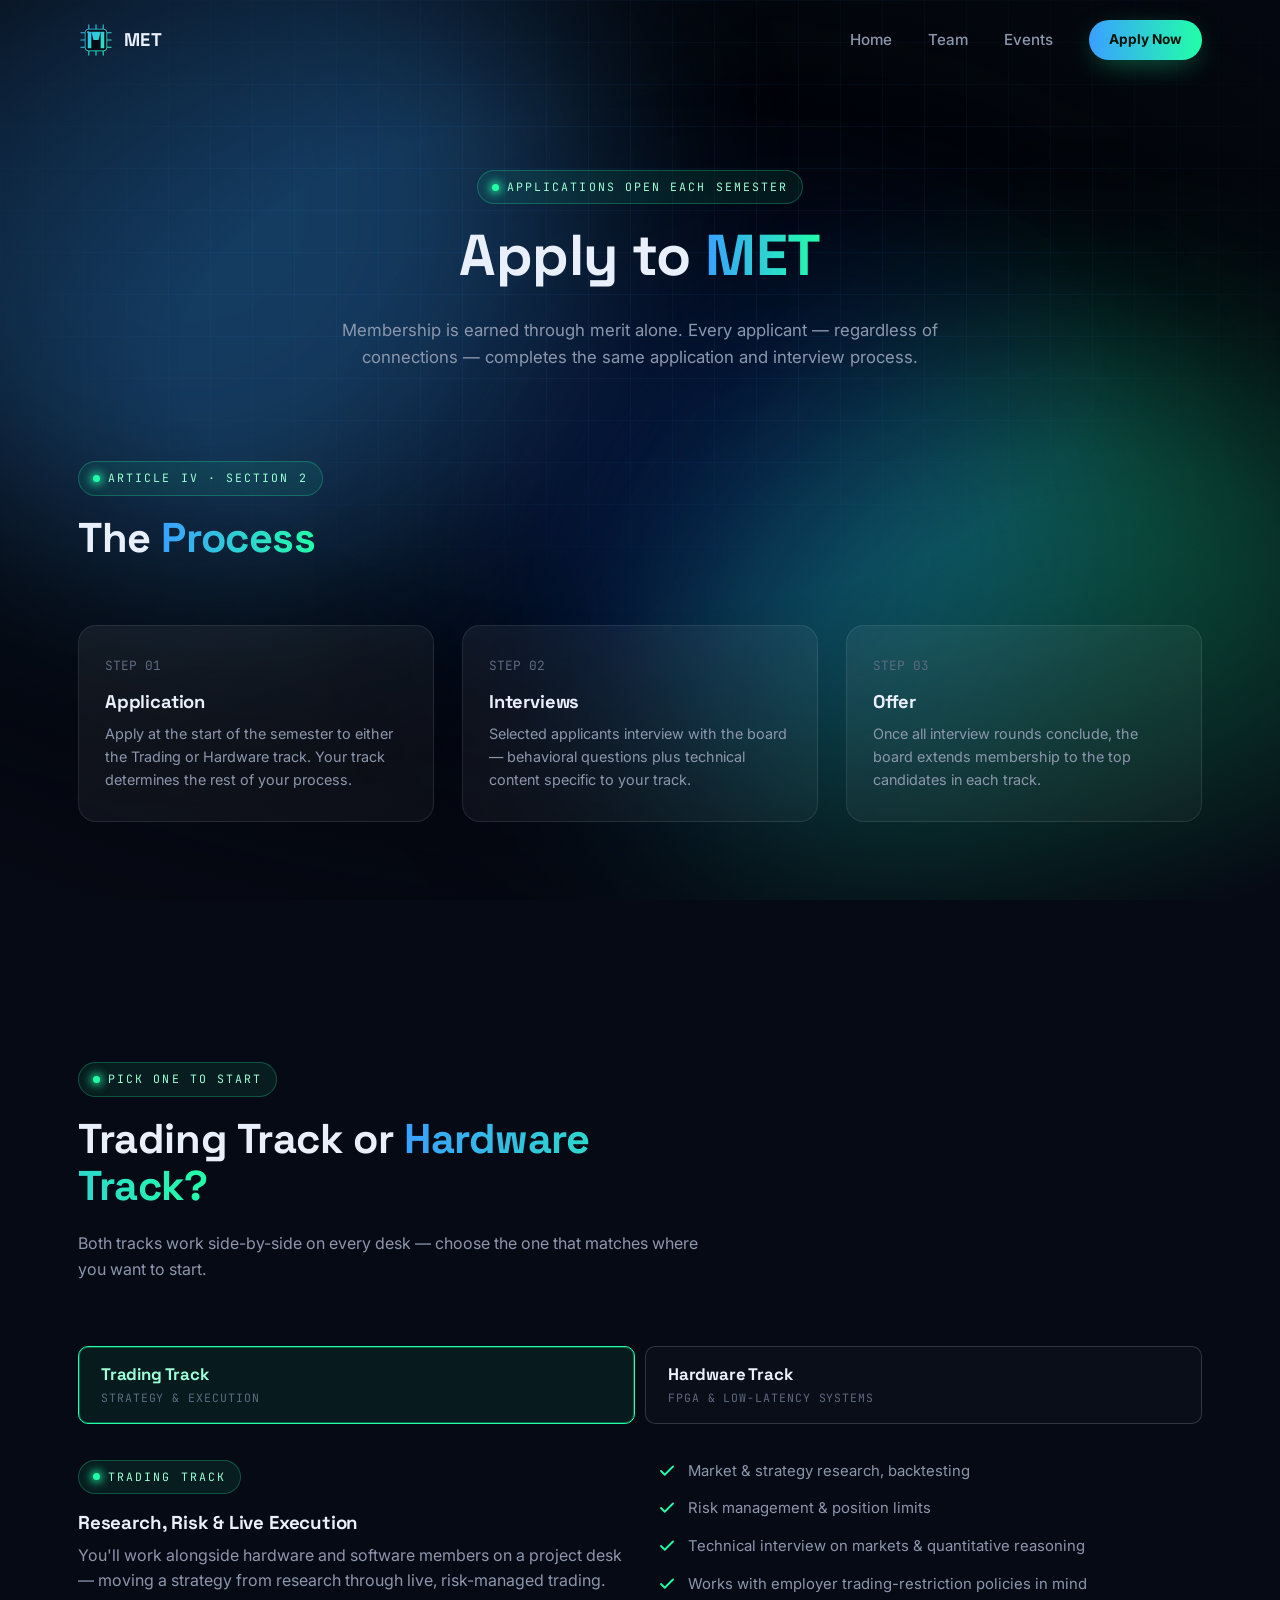
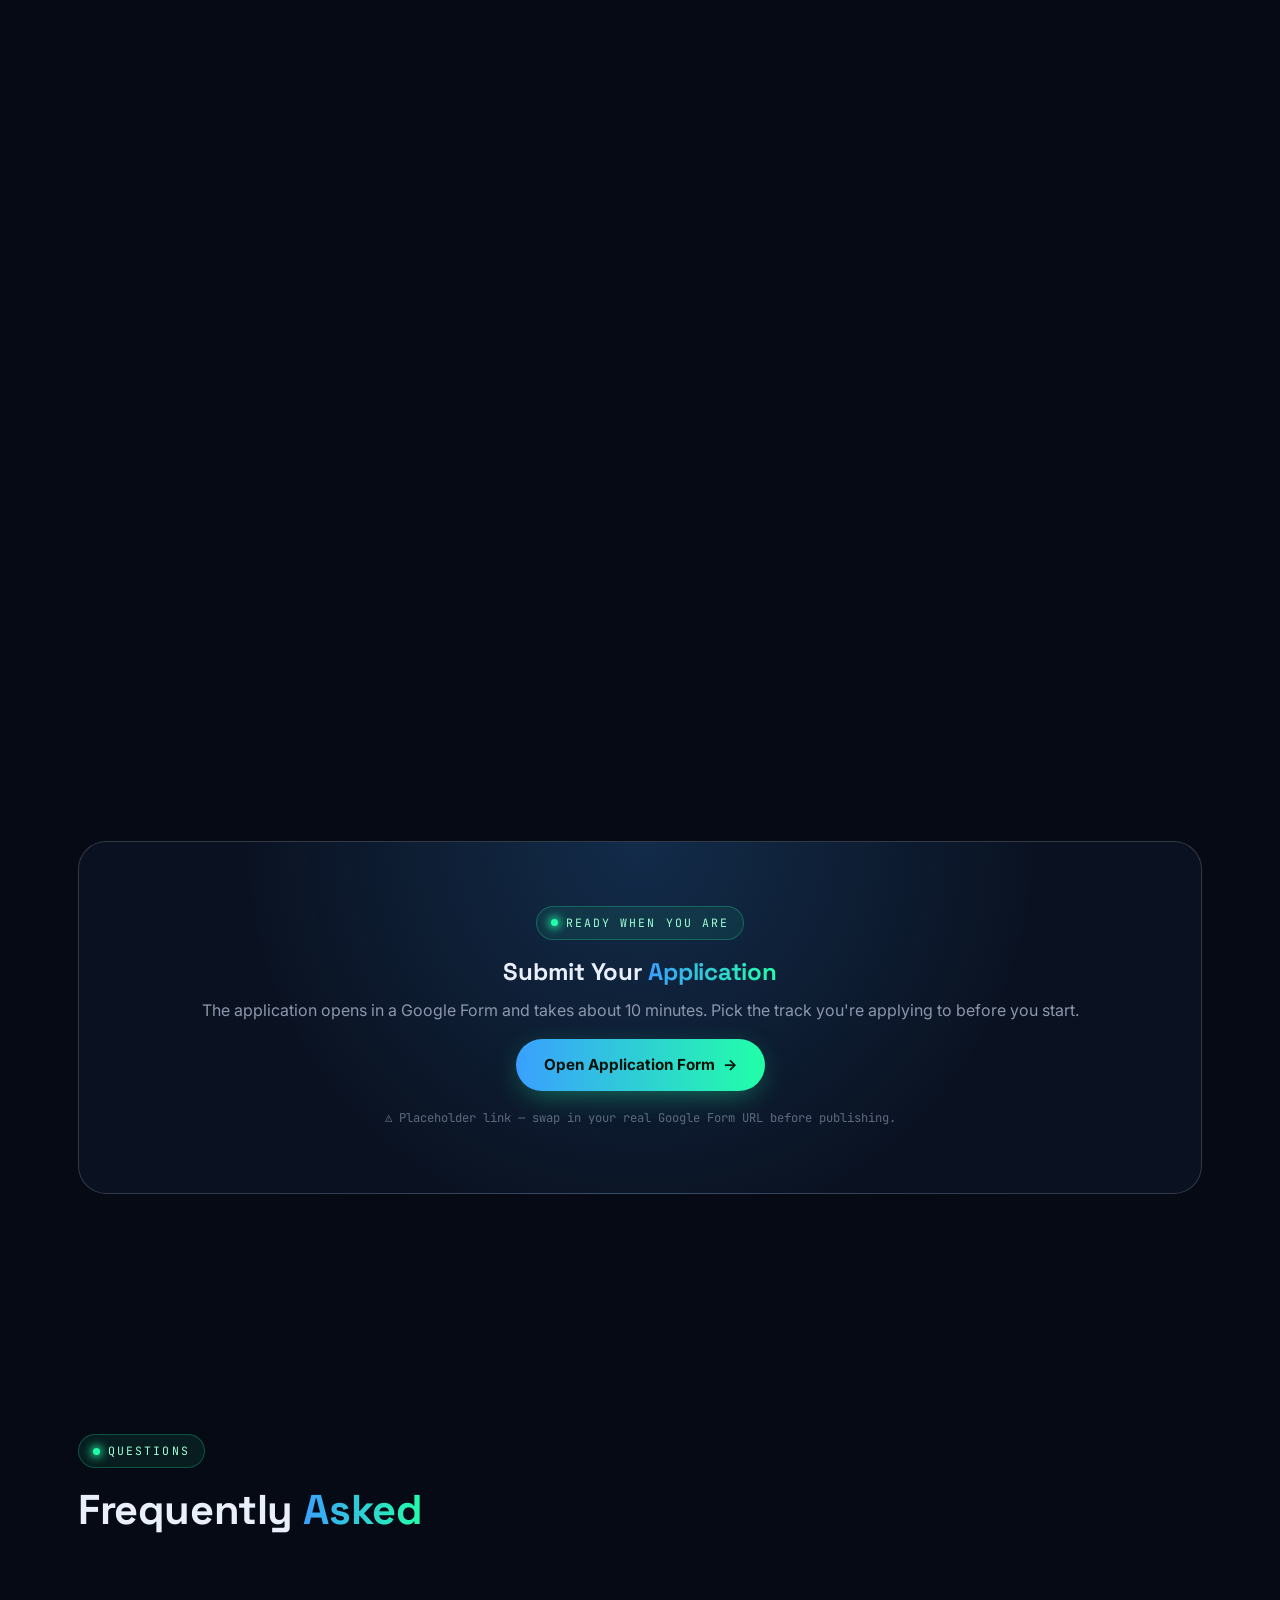
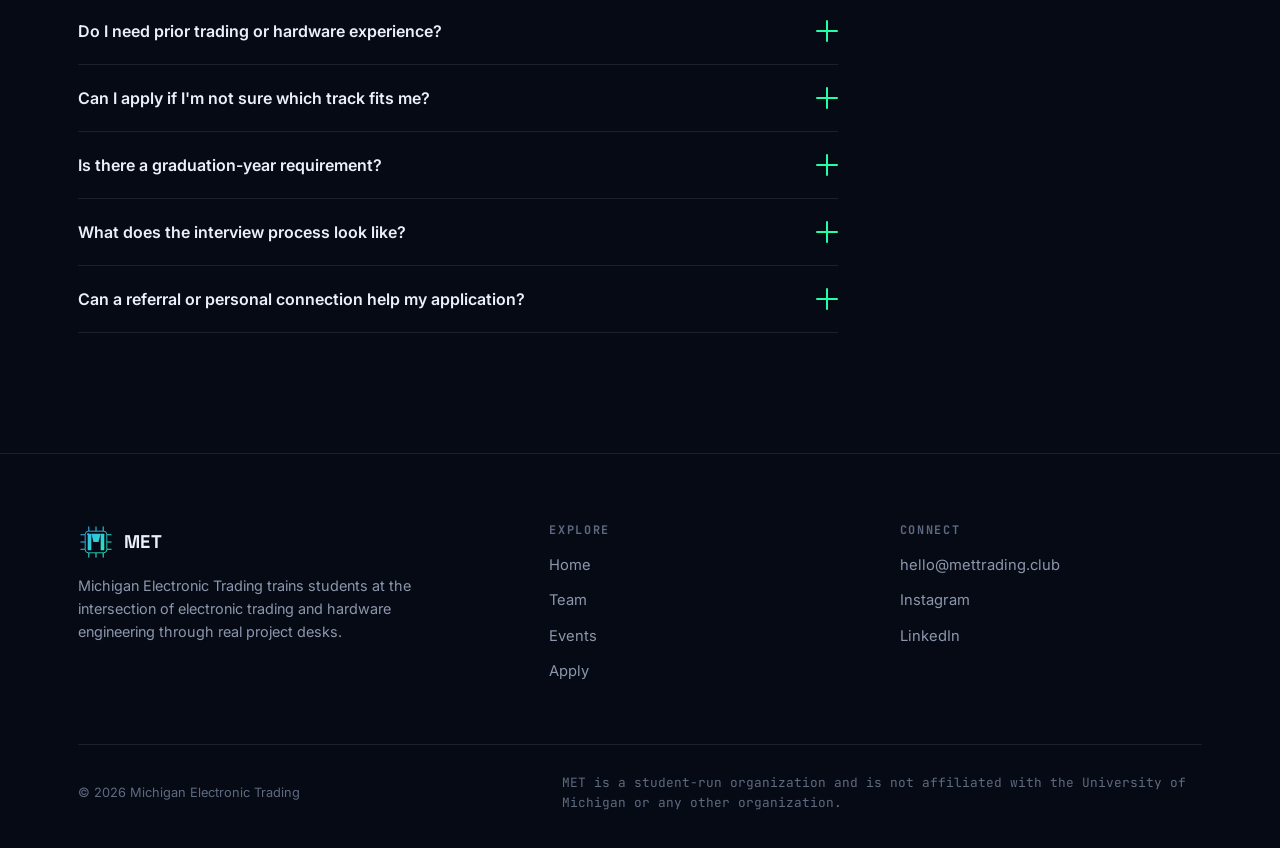
==== commit 76b2960c: "n" ====
--- a/apply.html
+++ b/apply.html
@@ -3,8 +3,8 @@
 <head>
 <meta charset="UTF-8">
 <meta name="viewport" content="width=device-width, initial-scale=1.0">
-<title>Apply | Michigan Trading and Technology</title>
-<meta name="description" content="Apply to Michigan Trading and Technology — choose the Trading or Hardware track and start the application process.">
+<title>Apply | Michigan Electronic Trading</title>
+<meta name="description" content="Apply to Michigan Electronic Trading — choose the Trading or Hardware track and start the application process.">
 <link rel="icon" type="image/svg+xml" href="assets/logo.svg">
 <link rel="stylesheet" href="css/style.css">
 </head>
@@ -22,22 +22,23 @@
     <a href="index.html" class="brand">
       <svg class="logo-mark" viewBox="0 0 100 100" aria-hidden="true">
         <defs>
-          <linearGradient id="mttLogoGrad" x1="0" y1="0" x2="100" y2="100" gradientUnits="userSpaceOnUse">
+          <linearGradient id="metLogoGrad" x1="0" y1="0" x2="100" y2="100" gradientUnits="userSpaceOnUse">
             <stop offset="0" stop-color="#3aa0ff"/><stop offset="1" stop-color="#22ffa8"/>
           </linearGradient>
         </defs>
-        <g stroke="url(#mttLogoGrad)" stroke-width="3" stroke-linecap="round">
+        <g stroke="url(#metLogoGrad)" stroke-width="3" stroke-linecap="round">
           <line x1="30" y1="8" x2="30" y2="20"/><line x1="50" y1="8" x2="50" y2="20"/><line x1="70" y1="8" x2="70" y2="20"/>
           <line x1="30" y1="80" x2="30" y2="92"/><line x1="50" y1="80" x2="50" y2="92"/><line x1="70" y1="80" x2="70" y2="92"/>
           <line x1="8" y1="30" x2="20" y2="30"/><line x1="8" y1="50" x2="20" y2="50"/><line x1="8" y1="70" x2="20" y2="70"/>
           <line x1="80" y1="30" x2="92" y2="30"/><line x1="80" y1="50" x2="92" y2="50"/><line x1="80" y1="70" x2="92" y2="70"/>
         </g>
-        <rect x="20" y="20" width="60" height="60" rx="9" fill="#060a14" stroke="url(#mttLogoGrad)" stroke-width="2.4"/>
+        <rect x="20" y="20" width="60" height="60" rx="9" fill="#060a14" stroke="url(#metLogoGrad)" stroke-width="2.4"/>
         <circle class="chip-pulse" cx="28" cy="28" r="2.6" fill="#22ffa8"/>
-        <path d="M33 65 V38 L50 58 L67 38 V65" fill="none" stroke="url(#mttLogoGrad)" stroke-width="2.6" stroke-linecap="round" stroke-linejoin="round"/>
-        <circle cx="33" cy="38" r="2.2" fill="#9dffd6"/><circle cx="67" cy="38" r="2.2" fill="#9dffd6"/><circle cx="50" cy="58" r="2.2" fill="#9dffd6"/>
+        <rect x="27" y="27" width="10" height="46" rx="1.4" fill="url(#metLogoGrad)"/>
+        <rect x="63" y="27" width="10" height="46" rx="1.4" fill="url(#metLogoGrad)"/>
+        <polygon points="37,27 63,27 57,50 43,50" fill="url(#metLogoGrad)"/>
       </svg>
-      <span>MTT</span>
+      <span>MET</span>
     </a>
     <nav class="nav-links" id="navLinks">
       <a href="index.html">Home</a>
@@ -54,7 +55,7 @@
   <section class="page-banner">
     <div class="container reveal">
       <span class="eyebrow">Applications Open Each Semester</span>
-      <h1>Apply to <span class="grad-text">MTT</span></h1>
+      <h1>Apply to <span class="grad-text">MET</span></h1>
       <p class="lede">Membership is earned through merit alone. Every applicant — regardless of connections — completes the same application and interview process.</p>
     </div>
   </section>
@@ -219,20 +220,21 @@
       <div class="footer-brand">
         <a href="index.html" class="brand">
           <svg class="logo-mark" viewBox="0 0 100 100" aria-hidden="true">
-            <g stroke="url(#mttLogoGrad)" stroke-width="3" stroke-linecap="round">
+            <g stroke="url(#metLogoGrad)" stroke-width="3" stroke-linecap="round">
               <line x1="30" y1="8" x2="30" y2="20"/><line x1="50" y1="8" x2="50" y2="20"/><line x1="70" y1="8" x2="70" y2="20"/>
               <line x1="30" y1="80" x2="30" y2="92"/><line x1="50" y1="80" x2="50" y2="92"/><line x1="70" y1="80" x2="70" y2="92"/>
               <line x1="8" y1="30" x2="20" y2="30"/><line x1="8" y1="50" x2="20" y2="50"/><line x1="8" y1="70" x2="20" y2="70"/>
               <line x1="80" y1="30" x2="92" y2="30"/><line x1="80" y1="50" x2="92" y2="50"/><line x1="80" y1="70" x2="92" y2="70"/>
             </g>
-            <rect x="20" y="20" width="60" height="60" rx="9" fill="#060a14" stroke="url(#mttLogoGrad)" stroke-width="2.4"/>
+            <rect x="20" y="20" width="60" height="60" rx="9" fill="#060a14" stroke="url(#metLogoGrad)" stroke-width="2.4"/>
             <circle cx="28" cy="28" r="2.6" fill="#22ffa8"/>
-            <path d="M33 65 V38 L50 58 L67 38 V65" fill="none" stroke="url(#mttLogoGrad)" stroke-width="2.6" stroke-linecap="round" stroke-linejoin="round"/>
-            <circle cx="33" cy="38" r="2.2" fill="#9dffd6"/><circle cx="67" cy="38" r="2.2" fill="#9dffd6"/><circle cx="50" cy="58" r="2.2" fill="#9dffd6"/>
+            <rect x="27" y="27" width="10" height="46" rx="1.4" fill="url(#metLogoGrad)"/>
+            <rect x="63" y="27" width="10" height="46" rx="1.4" fill="url(#metLogoGrad)"/>
+            <polygon points="37,27 63,27 57,50 43,50" fill="url(#metLogoGrad)"/>
           </svg>
-          <span>MTT</span>
+          <span>MET</span>
         </a>
-        <p>Michigan Trading and Technology trains students at the intersection of electronic trading and hardware engineering through real project desks.</p>
+        <p>Michigan Electronic Trading trains students at the intersection of electronic trading and hardware engineering through real project desks.</p>
       </div>
       <div class="footer-col">
         <h4>Explore</h4>
@@ -243,14 +245,14 @@
       </div>
       <div class="footer-col">
         <h4>Connect</h4>
-        <a href="mailto:hello@mttrading.club">hello@mttrading.club</a>
+        <a href="mailto:hello@mettrading.club">hello@mettrading.club</a>
         <a href="#">Instagram</a>
         <a href="#">LinkedIn</a>
       </div>
     </div>
     <div class="footer-bottom">
-      <span>© <span data-year></span> Michigan Trading and Technology</span>
-      <span class="disclaimer mono">MTT is a student-run organization and is not affiliated with the University of Michigan or any other organization.</span>
+      <span>© <span data-year></span> Michigan Electronic Trading</span>
+      <span class="disclaimer mono">MET is a student-run organization and is not affiliated with the University of Michigan or any other organization.</span>
     </div>
   </div>
 </footer>
--- a/css/style.css
+++ b/css/style.css
@@ -1,5 +1,5 @@
 /* ==========================================================================
-   Michigan Trading and Technology — Core Stylesheet
+   Michigan Electronic Trading — Core Stylesheet
    Dark / blue+green / FPGA-circuit themed design system
    ========================================================================== */
 
@@ -141,7 +141,7 @@
   mask-image:radial-gradient(ellipse 80% 60% at 50% 20%, #000 40%, transparent 85%);
 }
 
-#binary-canvas{ position:fixed; inset:0; z-index:-2; pointer-events:none; opacity:.5; mix-blend-mode:screen; }
+#binary-canvas{ position:fixed; inset:0; z-index:-2; pointer-events:none; opacity:.32; }
 
 .vignette{
   position:fixed; inset:0; z-index:-1; pointer-events:none;
